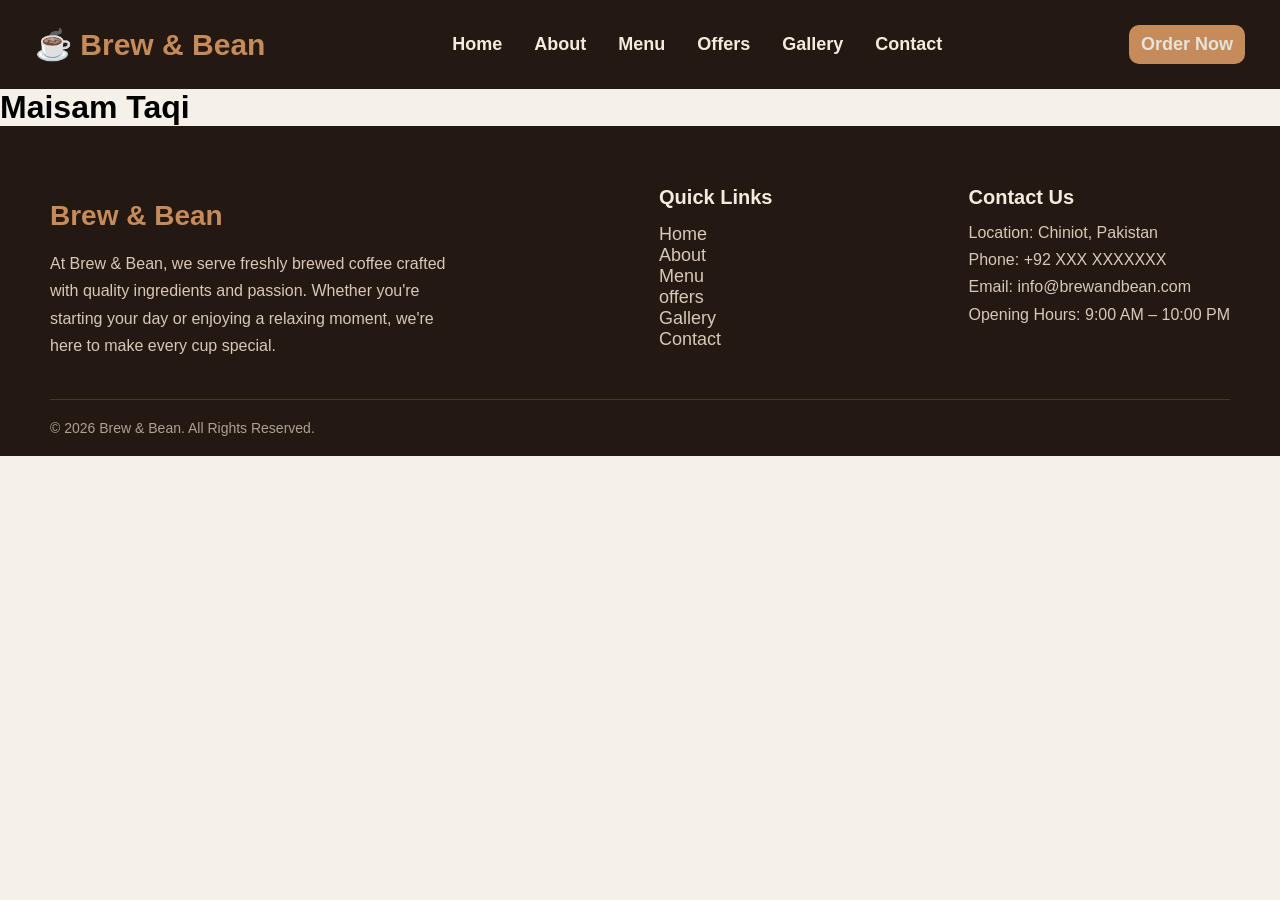
==== gallery.html @ cc531902 "Modify Menu page and Link Gallery page" ====
<!DOCTYPE html>
<html lang="en">

<head>
    <meta charset="UTF-8">
    <meta name="viewport" content="width=device-width, initial-scale=1.0">
    <title>Our Gallery</title>
    <link rel="stylesheet" href="style.css">
</head>

<body>
    <header class="header">
        <nav class="nav-bar">
            <a href="#home" class="nav-logo">☕ Brew & Bean</a>
            <ul class="nav-links">
                <li><a href="index.html">Home</a></li>
                <li><a href="index.html">About</a></li>
                <li><a href="menu.html">Menu</a></li>
                <li><a href="#offers">Offers</a></li>
                <li><a href="#gallery">Gallery</a></li>
                <li><a href="#contact">Contact</a></li>
            </ul>
            <a href="menu.html" class="btn">Order Now</a>
        </nav>
    </header>
    <main>
        <h1>Maisam Taqi</h1>
    </main>
    <footer>
        <div class="footer-container">
            <div class="footer-brand">
                <h2>Brew & Bean</h2>
                <p>At Brew & Bean, we serve freshly brewed coffee crafted with quality ingredients and passion. Whether
                    you're starting your day or enjoying a relaxing moment, we're here to make every cup special.</p>
            </div>
            <div class="footer-links">
                <h3>Quick Links</h3>
                <ul class="quick-links">
                    <li><a href="index.html">Home</a></li>
                    <li><a href="index.html">About</a></li>
                    <li><a href="menu.html">Menu</a></li>
                    <li><a href="#offers">offers</a></li>
                    <li><a href="gallery.html">Gallery</a></li>
                    <li><a href="#contact">Contact</a></li>
                </ul>
            </div>
            <div id="contact" class="footer-contact">
                <h3>Contact Us</h3>
                <p>Location: Chiniot, Pakistan</p>
                <p>Phone: +92 XXX XXXXXXX</p>
                <p>Email: info@brewandbean.com</p>
                <p>Opening Hours: 9:00 AM – 10:00 PM</p>
            </div>
        </div>
        <div class="copyright">
            <p>© 2026 Brew & Bean. All Rights Reserved.</p>
        </div>
    </footer>
</body>

</html>
---- style.css ----
* {
    padding: 0;
    margin: 0;
    box-sizing: border-box;
}

body {
    font-family: Arial, Helvetica, sans-serif;
    background-color: #F5F1E8;
}

header {
    background-color: #241812;
    padding: 25px 35px;

}

.nav-bar {
    display: flex;
    justify-content: space-between;
    align-items: center;
}

.nav-logo {
    text-decoration: none;
    color: #C58B5A;
    font-size: 30px;
    font-weight: bold;
    transition: 0.3s ease;
}

.nav-logo:hover {
    color: #D8C3A5;
}

.nav-links {
    display: flex;
    align-items: center;
    gap: 32px;
    list-style: none;
}

.nav-links a {
    position: relative;
    text-decoration: none;
    color: #F5EBDD;
    font-size: 18px;
    font-weight: 600;
    transition: 0.3s ease;
}

.nav-links a:hover {
    color: #C58B5A;
}

.nav-links a::after {
    content: "";
    position: absolute;
    left: 0;
    bottom: -7px;
    width: 0;
    height: 2px;
    background-color: #C96B4B;
    transition: 0.7s ease;
}

.nav-links a:hover::after {
    width: 100%;
}

.btn {
    background-color: #C58B5A;
    text-decoration: none;
    padding: 9px 12px;
    border-radius: 10px;
    font-weight: bold;
    font-size: 18px;
    color: #E8E3D8;
    transition: 0.7s;
}

.btn:hover {
    background-color: #A96F42;
    transform: translateY(-5px);
}

.hero {
    background-image: url(coffee2.jpg);
    background-size: cover;
    background-position: center;
    min-height: 695px;
    background-repeat: no-repeat;
}

.hero-content {
    padding-top: 170px;
    margin-left: 30px;
}

.hero-content h1 {
    font-size: 38px;
    margin-bottom: 10px;
    color: #F5EBDD;
}

.hero-content p {
    width: 570px;
    line-height: 1.5;
    margin-bottom: 25px;
    color: #E4D5C5;
}

.menu-btn {
    background-color: #C58B5A;
    color: #E4D5C5;
    padding: 10px;
    text-decoration: none;
    font-weight: bold;
    font-size: 18px;
    border-radius: 10px;
    margin-top: 10px;
    transition: 0.5s;
}

.menu-btn:hover {
    background-color: #A96F42;
}

.about-us {
    display: flex;
    gap: 50px;
    align-items: center;
    padding: 80px 60px;
    background-color: #faf6f0;
}

.image {
    width: 45%;
}

.image img {
    width: 100%;
    height: 400px;
    object-fit: cover;
    border-radius: 12px;
}

.about-content {
    width: 55%;
}

.about-content h2 {
    font-size: 36px;
    color: #6f4e37;
    margin-bottom: 10px;
}


.about-content p {
    font-size: 16px;
    line-height: 1.7;
    color: #5c4a3d;
    margin-bottom: 15px;
}

.highlights {
    display: flex;
    gap: 20px;
    margin-top: 25px;
    align-items: stretch;
}

.highlight {
    flex: 1;
    padding: 15px;
    background-color: #f3e9dc;
    border-radius: 10px;
    box-shadow: 0 4px 12px rgba(42, 27, 22, 0.08);
}

.highlight h4 {
    font-size: 18px;
    color: #6F4E37;
    margin-bottom: 6px;
}

.highlight p {
    font-size: 14px;
    line-height: 1.5;
    color: #5C4A3D;
}

footer {
    background-color: #241812;
    color: white;
    padding: 60px 50px 20px;
}

.footer-container {
    max-width: 1200px;
    margin: 0 auto;
    display: flex;
    justify-content: space-between;
    gap: 50px;
}

.footer-brand {
    width: 40%;
    max-width: 35%;
    margin-top: 10px;
    line-height: 1.4;
}

.footer-brand h2 {
    color: #C58B5A;
    font-size: 28px;
    margin-bottom: 15px;
}

.footer-brand p,
.footer-contact p {
    color: #D8C8B8;
    line-height: 1.7;
}

.footer-links h3 {
    color: #F5EBDD;
    font-size: 20px;
    margin-bottom: 15px;
}

.quick-links {
    width: 25%;
    margin-top: 10px;
    font-size: 18px;
}

.quick-links a {
    color: #D8C8B8;
    text-decoration: none;
}

.quick-links :hover a {
    color: #C58B5A;
}

.quick-links li {
    list-style: none;
}

.footer-contact h3 {
    color: #F5EBDD;
    font-size: 20px;
    margin-bottom: 10px;
}

.copyright {
    place-items: center;
    color: #AFA096;
    border-top: 1px solid rgba(245, 235, 221, 0.15);
    margin-top: 40px;
    padding-top: 20px;
}

.copyright p {
    color: #AFA096;
    font-size: 14px;
}

.menu {
    padding: 80px 60px;
    background-color: #faf6f0;
}

.menu-container {
    max-width: 1200px;
    margin: 0 auto;
}

.menu-content {
    text-align: center;
    max-width: 700px;
    margin: 0 auto 40px;
}

.menu-content h2 {
    font-size: 36px;
    color: #6F4E37;
    margin-bottom: 12px;
}

.menu-content p {
    font-size: 16px;
    line-height: 1.7;
    color: #5C4A3D;
}

.nav-categories {
    display: flex;
    justify-content: center;
    gap: 15px;
}

.nav-categories a {
    text-decoration: none;
    color: #6F4E37;
    font-size: 16px;
    font-weight: bold;
    padding: 10px 20px;
    border: 1px solid #C58B5A;
    border-radius: 25px;
    transition: 0s.3;
}

.nav-categories a:hover {
    background-color: #C58B5A;
    color: #F5EBDD;
}

.menu-category {
    font-size: 24px;
    color: #6F4E37;
    margin-bottom: 20px;
    text-align: center;
}

.menu-cards {
    display: grid;
    grid-template-columns: repeat(3, 1fr);
    gap: 25px;
    margin-bottom: 50px;
}

.menu-card {
    background-color: #FFFFFF;
    padding: 20px;
    border-radius: 12px;
    box-shadow: 0 4px 15px rgba(42, 27, 22, 0.08);
    transition: transform 0.2s ease;
}

.menu-card:hover {
    transform: translateY(-5px);
}

.menu-card img {
    width: 100%;
    height: 220px;
    object-fit: cover;
    display: block;
    border-radius: 8px;
    margin-bottom: 12px;
}

.menu-card h3 {
    color: #3e2c23;
    margin-bottom: 6px;
}

.menu-card p {
    color: #7a5a44;
    font-size: 0.95rem;
}
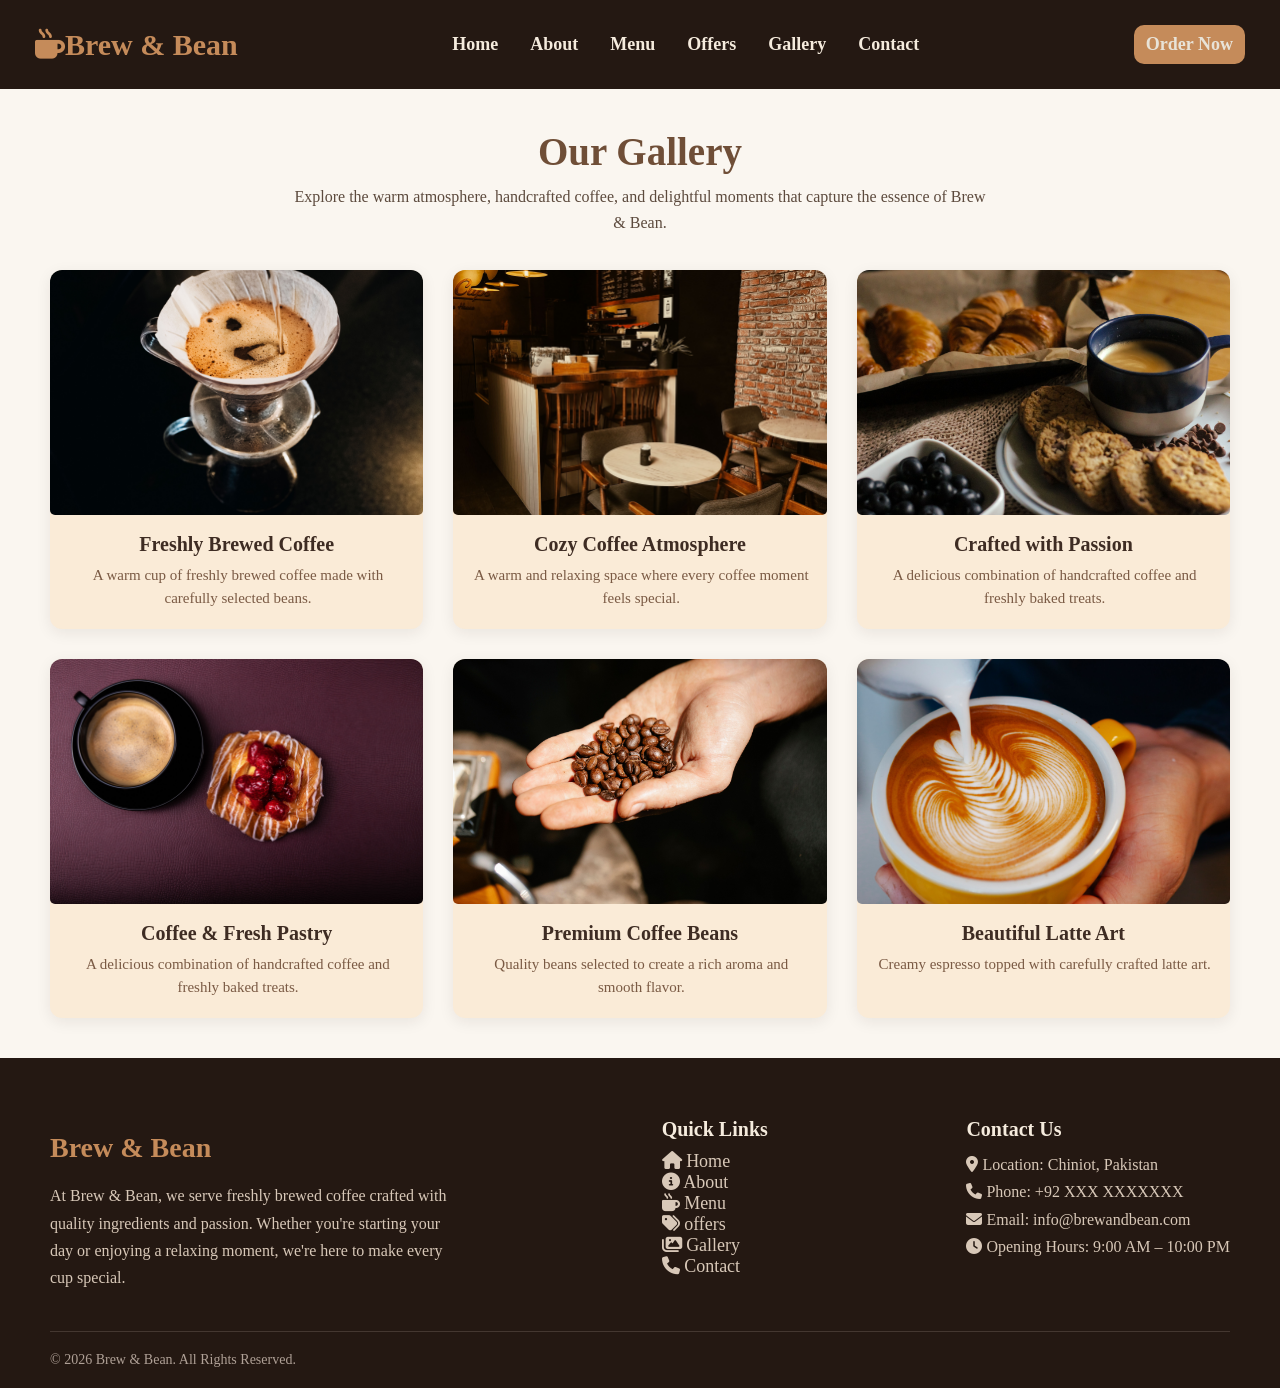
==== commit 5725daaf: "Complete" ====
--- a/gallery.html
+++ b/gallery.html
@@ -6,17 +6,18 @@
     <meta name="viewport" content="width=device-width, initial-scale=1.0">
     <title>Our Gallery</title>
     <link rel="stylesheet" href="style.css">
+    <link rel="stylesheet" href="https://cdnjs.cloudflare.com/ajax/libs/font-awesome/6.7.2/css/all.min.css">
 </head>
 
 <body>
     <header class="header">
         <nav class="nav-bar">
-            <a href="#home" class="nav-logo">☕ Brew & Bean</a>
+            <a href="#home" class="nav-logo"><i class="fa-solid fa-mug-hot"></i>Brew & Bean</a>
             <ul class="nav-links">
                 <li><a href="index.html">Home</a></li>
                 <li><a href="index.html">About</a></li>
                 <li><a href="menu.html">Menu</a></li>
-                <li><a href="#offers">Offers</a></li>
+                <li><a href="menu.html">Offers</a></li>
                 <li><a href="#gallery">Gallery</a></li>
                 <li><a href="#contact">Contact</a></li>
             </ul>
@@ -24,7 +25,59 @@
         </nav>
     </header>
     <main>
-        <h1>Maisam Taqi</h1>
+        <section id="gallery" class="gallery">
+            <div class="gallery-container">
+                <div class="gallery-content">
+                    <h2>Our Gallery</h2>
+                    <p>Explore the warm atmosphere, handcrafted coffee, and delightful moments that capture the essence
+                        of Brew & Bean.</p>
+                </div>
+                <div class="gallery-cards">
+                    <div class="gallery-item">
+                        <img src="Freshly Brewed Coffee.jpg" alt="Freshly Brewed Coffee">
+                        <div class="item-content">
+                            <h4>Freshly Brewed Coffee</h4>
+                            <p>A warm cup of freshly brewed coffee made with carefully selected beans.</p>
+                        </div>
+                    </div>
+                    <div class="gallery-item">
+                        <img src="Cozy Coffee Atmosphere.jpg" alt="Cozy Coffee Atmosphere">
+                        <div class="item-content">
+                            <h4>Cozy Coffee Atmosphere</h4>
+                            <p>A warm and relaxing space where every coffee moment feels special.</p>
+                        </div>
+                    </div>
+                    <div class="gallery-item">
+                        <img src="Crafted with Passion.jpg" alt="Crafted with Passion">
+                        <div class="item-content">
+                            <h4>Crafted with Passion</h4>
+                            <p>A delicious combination of handcrafted coffee and freshly baked treats.</p>
+                        </div>
+                    </div>
+                    <div class="gallery-item">
+                        <img src="Coffee & Fresh Pastry.jpg" alt="Coffee & Fresh Pastry">
+                        <div class="item-content">
+                            <h4>Coffee & Fresh Pastry</h4>
+                            <p>A delicious combination of handcrafted coffee and freshly baked treats.</p>
+                        </div>
+                    </div>
+                    <div class="gallery-item">
+                        <img src="Premium Coffee Beans.jpg" alt="Premium Coffee Beans">
+                        <div class="item-content">
+                            <h4>Premium Coffee Beans</h4>
+                            <p>Quality beans selected to create a rich aroma and smooth flavor.</p>
+                        </div>
+                    </div>
+                    <div class="gallery-item">
+                        <img src="Beautiful Latte Art.jpg" alt="Beautiful Latte Art">
+                        <div class="item-content">
+                            <h4>Beautiful Latte Art</h4>
+                            <p>Creamy espresso topped with carefully crafted latte art.</p>
+                        </div>
+                    </div>
+                </div>
+            </div>
+        </section>
     </main>
     <footer>
         <div class="footer-container">
@@ -36,20 +89,20 @@
             <div class="footer-links">
                 <h3>Quick Links</h3>
                 <ul class="quick-links">
-                    <li><a href="index.html">Home</a></li>
-                    <li><a href="index.html">About</a></li>
-                    <li><a href="menu.html">Menu</a></li>
-                    <li><a href="#offers">offers</a></li>
-                    <li><a href="gallery.html">Gallery</a></li>
-                    <li><a href="#contact">Contact</a></li>
+                    <li><a href="index.html"><i class="fa-solid fa-house "></i> Home</a></li>
+                    <li><a href="#about"><i class="fa-solid fa-circle-info "></i> About</a></li>
+                    <li><a href="menu.html"><i class="fa-solid fa-mug-hot"></i> Menu</a></li>
+                    <li><a href="menu.html"><i class="fa-solid fa-tags"></i> offers</a></li>
+                    <li><a href="gallery.html"><i class="fa-solid fa-images"></i> Gallery</a></li>
+                    <li><a href="#contact"><i class="fa-solid fa-phone"></i> Contact</a></li>
                 </ul>
             </div>
             <div id="contact" class="footer-contact">
                 <h3>Contact Us</h3>
-                <p>Location: Chiniot, Pakistan</p>
-                <p>Phone: +92 XXX XXXXXXX</p>
-                <p>Email: info@brewandbean.com</p>
-                <p>Opening Hours: 9:00 AM – 10:00 PM</p>
+                <p><i class="fa-solid fa-location-dot"></i> Location: Chiniot, Pakistan</p>
+                <p><i class="fa-solid fa-phone"></i> Phone: +92 XXX XXXXXXX</p>
+                <p><i class="fa-solid fa-envelope"></i> Email: info@brewandbean.com</p>
+                <p><i class="fa-solid fa-clock"></i> Opening Hours: 9:00 AM – 10:00 PM</p>
             </div>
         </div>
         <div class="copyright">
--- a/style.css
+++ b/style.css
@@ -5,8 +5,8 @@
 }
 
 body {
-    font-family: Arial, Helvetica, sans-serif;
-    background-color: #F5F1E8;
+    font-family: Cambria, Cochin, Georgia, Times, 'Times New Roman', serif;
+    background-color: whitesmoke;
 }
 
 header {
@@ -22,6 +22,7 @@
 }
 
 .nav-logo {
+    font-family: Georgia, 'Times New Roman', Times, serif;
     text-decoration: none;
     color: #C58B5A;
     font-size: 30px;
@@ -88,7 +89,7 @@
     background-image: url(coffee2.jpg);
     background-size: cover;
     background-position: center;
-    min-height: 695px;
+    min-height: 510px;
     background-repeat: no-repeat;
 }
 
@@ -130,67 +131,395 @@
     display: flex;
     gap: 50px;
     align-items: center;
-    padding: 80px 60px;
+    padding: 40px 50px;
     background-color: #faf6f0;
 }
 
 .image {
-    width: 45%;
+    width: 50%;
 }
 
 .image img {
     width: 100%;
-    height: 400px;
+    height: 420px;
     object-fit: cover;
     border-radius: 12px;
 }
 
 .about-content {
-    width: 55%;
+    width: 60%;
 }
 
 .about-content h2 {
     font-size: 36px;
     color: #6f4e37;
+    margin-bottom: 5px;
+}
+
+
+.about-content p {
+    font-size: 16px;
+    line-height: 1.5;
+    color: #5c4a3d;
     margin-bottom: 10px;
 }
 
-
-.about-content p {
+.highlights {
+    display: flex;
+    gap: 20px;
+    margin-top: 15px;
+    align-items: stretch;
+}
+
+.highlight {
+    flex: 1;
+    padding: 10px;
+    background-color: #f3e9dc;
+    border-radius: 10px;
+    box-shadow: 0 4px 12px rgba(42, 27, 22, 0.08);
+}
+
+.highlight h4 {
+    font-size: 18px;
+    color: #6F4E37;
+    margin-bottom: 6px;
+}
+
+.highlight p {
+    font-size: 14px;
+    line-height: 1.3;
+    color: #5C4A3D;
+}
+
+.menu {
+    padding: 40px 55px;
+    background-color: #faf6f0;
+}
+
+.menu-container {
+    max-width: 1100px;
+    margin: 0 auto;
+}
+
+.menu-content {
+    text-align: center;
+    max-width: 700px;
+    margin: 0 auto 25px;
+}
+
+.menu-content h2 {
+    font-size: 36px;
+    color: #6F4E37;
+    margin-bottom: 12px;
+}
+
+.menu-content p {
+    font-size: 16px;
+    line-height: 1.7;
+    color: #5C4A3D;
+}
+
+.nav-categories {
+    display: flex;
+    justify-content: center;
+    gap: 25px;
+    margin-bottom: 20px;
+}
+
+.nav-categories a {
+    border-radius: 20px;
+    text-decoration: none;
+    color: #6F4E37;
+    font-size: 25px;
+    font-weight: bold;
+    padding: 10px 20px;
+    transition: 0.3s;
+}
+
+.nav-categories a:hover {
+    background-color: #C58B5A;
+    color: #F5EBDD;
+    border-radius: 20px;
+}
+
+.menu-category {
+    font-size: 24px;
+    color: #6F4E37;
+    margin-bottom: 20px;
+    text-align: center;
+}
+
+.menu-category h3 {
+    margin-bottom: 25px;
+    border: 1px solid #C58B5A;
+    background-color: whitesmoke;
+    border-width: 1px;
+    border-radius: 30px;
+    padding: 10px 15px;
+}
+
+.menu-cards {
+    display: grid;
+    grid-template-columns: repeat(3, 1fr);
+    gap: 25px;
+    margin-bottom: 50px;
+}
+
+.menu-card {
+    padding: 0px;
+    background-color: antiquewhite;
+    overflow: hidden;
+    border-radius: 12px;
+    box-shadow: 0 4px 15px rgba(42, 27, 22, 0.08);
+    transition: transform 0.3s ease, box-shadow 0.3s ease;
+}
+
+.menu-card:hover {
+    transform: translateY(-8px);
+    box-shadow: 0 10px 25px rgba(42, 27, 22, 0.15);
+}
+
+.menu-card img {
+    width: 100%;
+    height: 240px;
+    object-fit: cover;
+    display: block;
+    margin-bottom: 12px;
+    transition: 0.4s ease;
+    box-shadow: 0 4px 10px rgba(42, 27, 22, 0.25);
+}
+
+.menu-card:hover img {
+    transform: scale(1.03);
+}
+
+.menu-card h4 {
+    margin: 15px 20px 8px;
+    color: #3e2c23;
+}
+
+.menu-card p {
+    margin: 0 20px 20px;
+    color: #7a5a44;
+    font-size: 0.95rem;
+}
+
+.card-button {
+    display: flex;
+    justify-content: space-between;
+    align-items: center;
+    padding: 0 20px 20px;
+}
+
+.menu-card span {
+    color: #6F4E37;
+    font-weight: bold;
+    font-size: 18px;
+}
+
+.menu-card button {
+    color: #F5EBDD;
+    background-color: #C58B5A;
+    padding: 8px 16px;
+    font-size: 14px;
+    font-weight: bold;
+    border-radius: 8px;
+    cursor: pointer;
+    transition: 0.3s;
+}
+
+.menu-card button:hover {
+    background-color: #3e2c23;
+}
+
+.offers {
+    padding: 20px 45px;
+    background-color: #faf6f0;
+}
+
+.offers-container {
+    max-width: 1000px;
+    margin: 0 auto;
+}
+
+.offers-content {
+    text-align: center;
+    max-width: 700px;
+    margin: 0 auto 40px;
+}
+
+.offers-content h2 {
+    font-size: 36px;
+    color: #6F4E37;
+    margin-bottom: 12px;
+}
+
+.offers-content p {
     font-size: 16px;
     line-height: 1.7;
     color: #5c4a3d;
-    margin-bottom: 15px;
-}
-
-.highlights {
-    display: flex;
-    gap: 20px;
-    margin-top: 25px;
+}
+
+.offer-card {
+    display: flex;
+    flex-direction: column;
+    flex: 1;
+    background-color: antiquewhite;
+    border-radius: 12px;
+    overflow: hidden;
+    transition: transform 0.3s ease, box-shadow 0.3s ease;
+}
+
+.offer-card:hover {
+    transform: translateY(-8px);
+    box-shadow: 1 10px 25px rgba(42, 27, 22, 0.15);
+}
+
+.offer-card img {
+    width: 100%;
+    height: 220px;
+    object-fit: cover;
+    display: block;
+    transition: 0.6s ease;
+}
+
+.offer-card:hover img {
+    transform: scale(1.02);
+}
+
+.offer-cards {
+    display: grid;
+    grid-template-columns: repeat(2, 1fr);
+    gap: 25px;
     align-items: stretch;
 }
 
-.highlight {
-    flex: 1;
-    padding: 15px;
-    background-color: #f3e9dc;
-    border-radius: 10px;
-    box-shadow: 0 4px 12px rgba(42, 27, 22, 0.08);
-}
-
-.highlight h4 {
-    font-size: 18px;
-    color: #6F4E37;
-    margin-bottom: 6px;
-}
-
-.highlight p {
-    font-size: 14px;
+
+.offer-info {
+    text-align: center;
+    padding: 20px;
+}
+
+.offer-info h3 {
+    margin: 0 0 18px;
+    color: #3e2c23;
+    font-size: 21px;
+}
+
+.offer-info p {
+    margin: 0 0 18px;
+    color: #7a5a44;
+    font-size: 15px;
+    line-height: 1.6;
+}
+
+.offer-btn {
+    display: flex;
+    align-items: center;
+    justify-content: space-between;
+}
+
+.offer-info span {
+    color: #6F4E37;
+    font-weight: bold;
+    font-size: 19px;
+}
+
+.offer-info button {
+    color: #F5EBDD;
+    background-color: #C58B5A;
+    padding: 8px 10px;
+    font-size: 15px;
+    font-weight: bold;
+    border-radius: 8px;
+    cursor: pointer;
+    transition: 0.3s ease;
+}
+
+.offer-info button:hover {
+    background-color: #3e2c23;
+    box-shadow: 0 10px 25px rgba(42, 27, 22, 0.15);
+}
+.gallery {
+    padding: 40px 50px;
+    background-color: #faf6f0;
+}
+
+.gallery-container {
+    max-width: 1200px;
+    margin: 0 auto;
+}
+
+.gallery-content {
+    font-family: Georgia, 'Times New Roman', Times, serif;
+    text-align: center;
+    max-width: 700px;
+    margin: 0 auto 35px;
+}
+
+.gallery-content h2 {
+    font-size: 39px;
+    color: #6f4e37;
+    margin-bottom: 10px;
+}
+
+.gallery-content p {
+    font-size: 16px;
+    line-height: 1.6;
+    color: #5C4A3D;
+}
+
+.gallery-cards {
+    display: grid;
+    grid-template-columns: repeat(3, 1fr);
+    gap: 30px;
+}
+
+.gallery-item {
+    text-align: center;
+    font-family: Cambria, Cochin, Georgia, Times, 'Times New Roman', serif;
+    background-color: antiquewhite;
+    border-radius: 12px;
+    overflow: hidden;
+    box-shadow: 0 4px 15px rgba(42, 27, 22, 0.08);
+    transition: transform 0.3s ease, box-shadow 0.3s ease;
+}
+
+.gallery-item:hover {
+    transform: translateY(-8px);
+    box-shadow: 0 10px 25px rgba(42, 27, 22, 0.15);
+}
+
+.gallery-item img {
+    border-radius: 5px;
+    width: 100%;
+    height: 245px;
+    object-fit: cover;
+    display: block;
+    transition: transform 0.4s ease;
+}
+
+.gallery-item:hover img {
+    transform: scale(1.05);
+}
+
+.gallery-item h4 {
+
+    margin: 18px 20px 8px;
+    color: #3e2c23;
+    font-size: 20px;
+}
+
+.gallery-item p {
+    margin: 0 20px 20px;
+    color: #7a5a44;
+    font-size: 15px;
     line-height: 1.5;
-    color: #5C4A3D;
+    width: 90%;
 }
 
 footer {
+    font-family: Cambria, Cochin, Georgia, Times, 'Times New Roman', serif;
     background-color: #241812;
     color: white;
     padding: 60px 50px 20px;
@@ -226,16 +555,16 @@
 .footer-links h3 {
     color: #F5EBDD;
     font-size: 20px;
-    margin-bottom: 15px;
+    margin-bottom: 10px;
 }
 
 .quick-links {
-    width: 25%;
     margin-top: 10px;
     font-size: 18px;
 }
 
 .quick-links a {
+    width: 35%;
     color: #D8C8B8;
     text-decoration: none;
 }
@@ -265,99 +594,4 @@
 .copyright p {
     color: #AFA096;
     font-size: 14px;
-}
-
-.menu {
-    padding: 80px 60px;
-    background-color: #faf6f0;
-}
-
-.menu-container {
-    max-width: 1200px;
-    margin: 0 auto;
-}
-
-.menu-content {
-    text-align: center;
-    max-width: 700px;
-    margin: 0 auto 40px;
-}
-
-.menu-content h2 {
-    font-size: 36px;
-    color: #6F4E37;
-    margin-bottom: 12px;
-}
-
-.menu-content p {
-    font-size: 16px;
-    line-height: 1.7;
-    color: #5C4A3D;
-}
-
-.nav-categories {
-    display: flex;
-    justify-content: center;
-    gap: 15px;
-}
-
-.nav-categories a {
-    text-decoration: none;
-    color: #6F4E37;
-    font-size: 16px;
-    font-weight: bold;
-    padding: 10px 20px;
-    border: 1px solid #C58B5A;
-    border-radius: 25px;
-    transition: 0s.3;
-}
-
-.nav-categories a:hover {
-    background-color: #C58B5A;
-    color: #F5EBDD;
-}
-
-.menu-category {
-    font-size: 24px;
-    color: #6F4E37;
-    margin-bottom: 20px;
-    text-align: center;
-}
-
-.menu-cards {
-    display: grid;
-    grid-template-columns: repeat(3, 1fr);
-    gap: 25px;
-    margin-bottom: 50px;
-}
-
-.menu-card {
-    background-color: #FFFFFF;
-    padding: 20px;
-    border-radius: 12px;
-    box-shadow: 0 4px 15px rgba(42, 27, 22, 0.08);
-    transition: transform 0.2s ease;
-}
-
-.menu-card:hover {
-    transform: translateY(-5px);
-}
-
-.menu-card img {
-    width: 100%;
-    height: 220px;
-    object-fit: cover;
-    display: block;
-    border-radius: 8px;
-    margin-bottom: 12px;
-}
-
-.menu-card h3 {
-    color: #3e2c23;
-    margin-bottom: 6px;
-}
-
-.menu-card p {
-    color: #7a5a44;
-    font-size: 0.95rem;
 }
